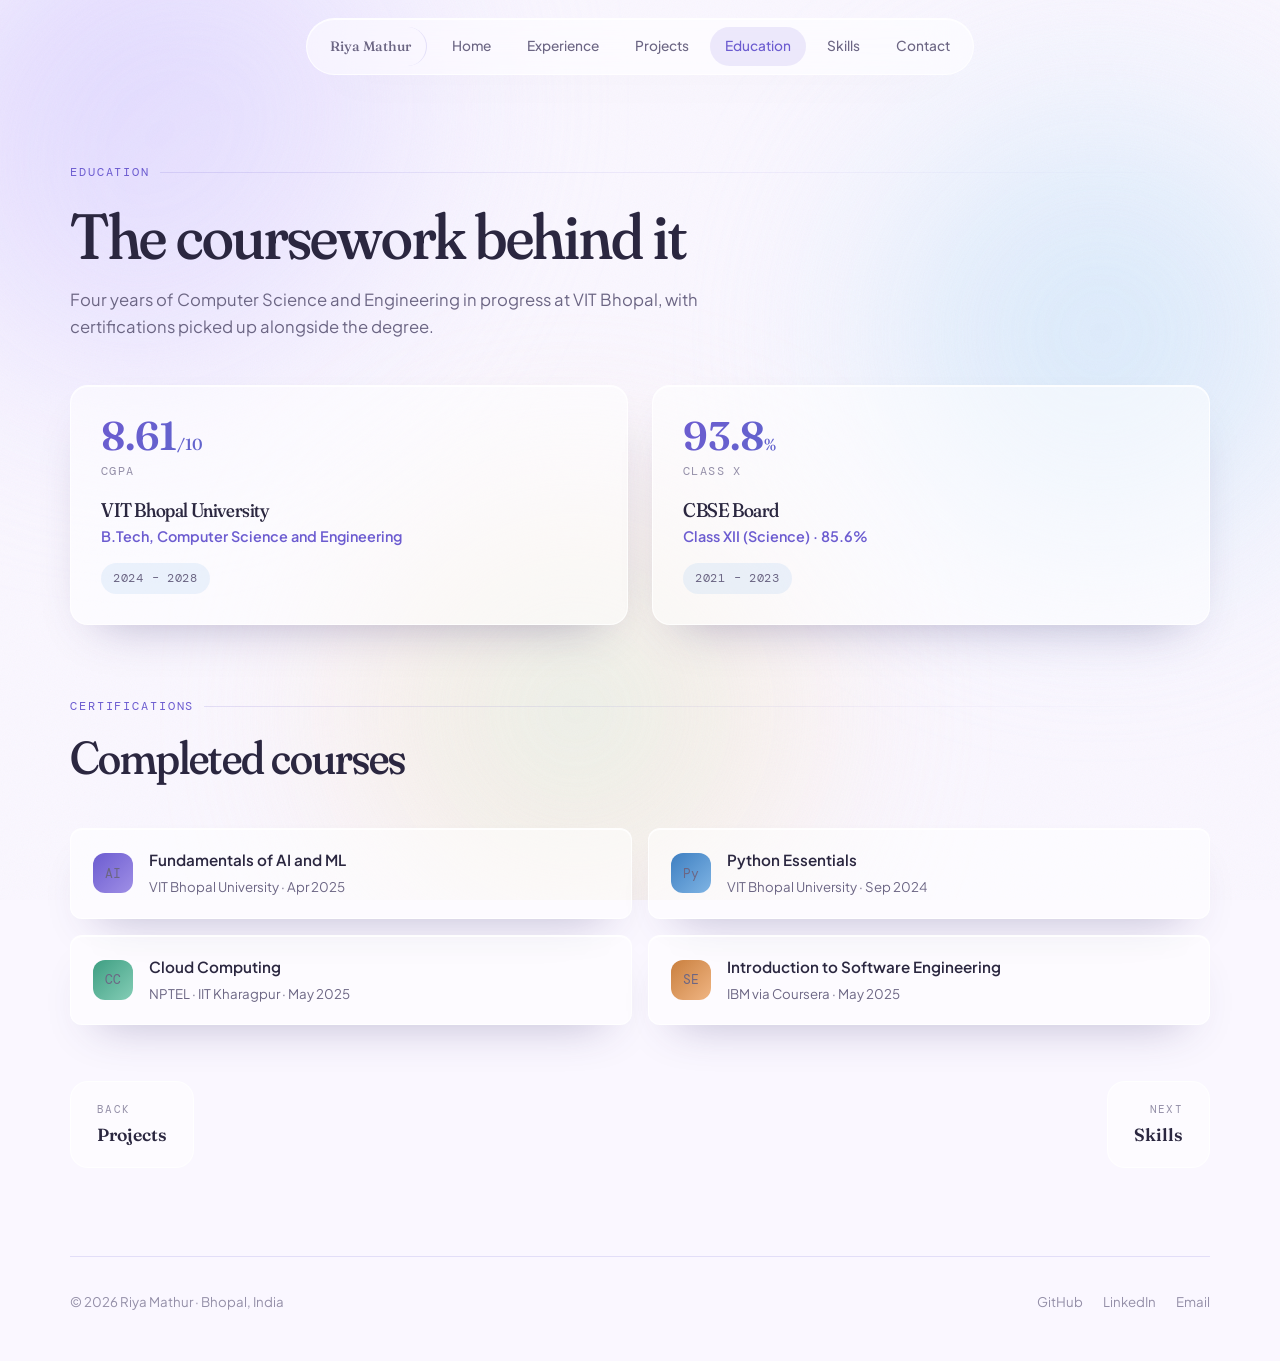
==== education.html @ 1a3c7ad4 "Add files via upload" ====
<!DOCTYPE html>
<html lang="en">
<head>
<meta charset="UTF-8">
<meta name="viewport" content="width=device-width, initial-scale=1">
<title>Education — Riya Mathur</title>
<meta name="description" content="B.Tech Computer Science and Engineering at VIT Bhopal University, CBSE schooling and four completed certifications.">
<link rel="preconnect" href="https://fonts.googleapis.com">
<link rel="preconnect" href="https://fonts.gstatic.com" crossorigin>
<link href="https://fonts.googleapis.com/css2?family=Fraunces:opsz,wght,SOFT,WONK@9..144,300..700,0..100,0..1&family=Plus+Jakarta+Sans:wght@300..800&family=DM+Mono:wght@400;500&display=swap" rel="stylesheet">
<link rel="stylesheet" href="style.css">
</head>
<body>

<div class="aurora">
  <div class="blob blob-a"></div>
  <div class="blob blob-b"></div>
  <div class="blob blob-c"></div>
</div>
<div class="grain"></div>

<div class="nav-shell">
  <nav class="nav glass" aria-label="Main navigation">
    <a class="nav-mark" href="index.html">Riya Mathur</a>
    <a href="index.html">Home</a>
    <a href="experience.html">Experience</a>
    <a href="projects.html">Projects</a>
    <a href="education.html" class="on" aria-current="page">Education</a>
    <a href="skills.html">Skills</a>
    <a href="contact.html">Contact</a>
  </nav>
</div>

<main class="page wrap band">
  <div class="head reveal">
    <span class="eyebrow">Education</span>
    <h1>The coursework behind it</h1>
    <p class="band-lede">Four years of Computer Science and Engineering in progress at VIT Bhopal, with certifications picked up alongside the degree.</p>
  </div>

  <div class="grid-2">
    <article class="edu-card glass reveal">
      <p class="score">8.61<small>/10</small></p>
      <p class="score-label">CGPA</p>
      <h3>VIT Bhopal University</h3>
      <p class="org">B.Tech, Computer Science and Engineering</p>
      <span class="when">2024 – 2028</span>
    </article>

    <article class="edu-card glass reveal">
      <p class="score">93.8<small>%</small></p>
      <p class="score-label">Class X</p>
      <h3>CBSE Board</h3>
      <p class="org">Class XII (Science) · 85.6%</p>
      <span class="when">2021 – 2023</span>
    </article>
  </div>

  <div class="head reveal" style="margin-top:72px">
    <span class="eyebrow">Certifications</span>
    <h2>Completed courses</h2>
  </div>

  <div class="certs">
    <div class="cert glass reveal"><span class="seal s1">AI</span><div><b>Fundamentals of AI and ML</b><span>VIT Bhopal University · Apr 2025</span></div></div>
    <div class="cert glass reveal"><span class="seal s2">Py</span><div><b>Python Essentials</b><span>VIT Bhopal University · Sep 2024</span></div></div>
    <div class="cert glass reveal"><span class="seal s3">CC</span><div><b>Cloud Computing</b><span>NPTEL · IIT Kharagpur · May 2025</span></div></div>
    <div class="cert glass reveal"><span class="seal s4">SE</span><div><b>Introduction to Software Engineering</b><span>IBM via Coursera · May 2025</span></div></div>
  </div>

  <nav class="pager reveal" aria-label="Page navigation">
    <a href="projects.html"><small>Back</small><b>Projects</b></a>
    <a class="next" href="skills.html"><small>Next</small><b>Skills</b></a>
  </nav>
</main>

<footer class="wrap foot">
  <span>© <span data-year></span> Riya Mathur · Bhopal, India</span>
  <div class="foot-links">
    <a href="https://github.com/riyamathur441-afk/" target="_blank" rel="noopener">GitHub</a>
    <a href="https://www.linkedin.com/in/riya-mathur-384293369/" target="_blank" rel="noopener">LinkedIn</a>
    <a href="mailto:riyamathur441@gmail.com">Email</a>
  </div>
</footer>

<div class="toast glass" id="toast" role="status" aria-live="polite"></div>
<script src="script.js"></script>
</body>
</html>
---- style.css ----
:root{
  --paper:#FAF7FF;
  --ink:#2B2740;
  --ink-soft:#6C6684;
  --ink-faint:#948FA8;
  --lavender:#A99BE8;
  --lavender-deep:#6C5CD0;
  --sky:#9FC9F0;
  --sky-deep:#3E7FC1;
  --mint:#A8E0CE;
  --mint-deep:#3E9E82;
  --apricot:#FFD2AE;
  --apricot-deep:#C97F3E;
  --glass:rgba(255,255,255,.55);
  --glass-strong:rgba(255,255,255,.74);
  --edge:rgba(255,255,255,.78);
  --hair:rgba(108,92,208,.16);
  --shadow:0 22px 48px -28px rgba(60,48,110,.42);
  --shadow-lift:0 34px 66px -30px rgba(60,48,110,.5);
  --r-lg:26px;
  --r-md:18px;
  --r-sm:12px;
  --display:"Fraunces",Georgia,"Times New Roman",serif;
  --body:"Plus Jakarta Sans",system-ui,-apple-system,"Segoe UI",sans-serif;
  --mono:"DM Mono",ui-monospace,"SFMono-Regular",Menlo,monospace;
}
*,*::before,*::after{box-sizing:border-box}
html{scroll-behavior:smooth}
body{
  margin:0;
  min-height:100vh;
  background:var(--paper);
  color:var(--ink);
  font-family:var(--body);
  font-size:16.5px;
  line-height:1.65;
  -webkit-font-smoothing:antialiased;
  overflow-x:hidden;
  display:flex;
  flex-direction:column;
}
a{color:inherit;text-decoration:none}
h1,h2,h3,h4{margin:0;font-family:var(--display);font-weight:500;letter-spacing:-.02em;line-height:1.12;font-variation-settings:"SOFT" 70,"WONK" 1,"opsz" 110}
p{margin:0}
ul{margin:0;padding:0;list-style:none}
button{font:inherit;color:inherit;border:0;background:none;cursor:pointer}
:focus-visible{outline:2.5px solid var(--lavender-deep);outline-offset:3px;border-radius:6px}

.aurora{position:fixed;inset:0;z-index:-2;overflow:hidden;pointer-events:none}
.blob{position:absolute;border-radius:50%;filter:blur(90px);opacity:.62}
.blob-a{width:44vw;height:44vw;min-width:340px;min-height:340px;left:-8vw;top:-10vw;background:radial-gradient(circle at 35% 35%,#CFC4FF,#E9E3FF 62%,rgba(233,227,255,0) 72%);animation:drift-a 26s ease-in-out infinite}
.blob-b{width:40vw;height:40vw;min-width:300px;min-height:300px;right:-6vw;top:6vw;background:radial-gradient(circle at 50% 50%,#BFDDF8,#DCEDFB 60%,rgba(220,237,251,0) 72%);animation:drift-b 32s ease-in-out infinite}
.blob-c{width:38vw;height:38vw;min-width:280px;min-height:280px;left:26vw;top:52vh;background:radial-gradient(circle at 50% 50%,#CFF0E4,#FFE7D2 58%,rgba(255,231,210,0) 74%);animation:drift-c 38s ease-in-out infinite}
.grain{position:fixed;inset:0;z-index:-1;pointer-events:none;opacity:.038;background-image:url("data:image/svg+xml,%3Csvg xmlns='http://www.w3.org/2000/svg' width='220' height='220'%3E%3Cfilter id='n'%3E%3CfeTurbulence type='fractalNoise' baseFrequency='0.85' numOctaves='3'/%3E%3C/filter%3E%3Crect width='220' height='220' filter='url(%23n)'/%3E%3C/svg%3E")}
@keyframes drift-a{50%{transform:translate3d(6vw,5vh,0) scale(1.12)}}
@keyframes drift-b{50%{transform:translate3d(-7vw,7vh,0) scale(1.08)}}
@keyframes drift-c{50%{transform:translate3d(4vw,-8vh,0) scale(1.14)}}

.glass{
  background:var(--glass);
  -webkit-backdrop-filter:blur(20px) saturate(150%);
  backdrop-filter:blur(20px) saturate(150%);
  border:1px solid var(--edge);
  box-shadow:var(--shadow),inset 0 1px 0 rgba(255,255,255,.85);
}

.nav-shell{position:sticky;top:0;z-index:60;padding:18px 20px 0;display:flex;justify-content:center}
.nav{display:flex;align-items:center;gap:6px;padding:8px;border-radius:999px;max-width:100%;overflow-x:auto;scrollbar-width:none}
.nav::-webkit-scrollbar{display:none}
.nav-mark{font-family:var(--display);font-size:.95rem;font-weight:600;padding:0 14px 0 10px;white-space:nowrap;border-right:1px solid var(--hair);margin-right:4px;transition:color .28s ease}
.nav-mark:hover{color:var(--lavender-deep)}
.nav a{position:relative;padding:8px 15px;border-radius:999px;font-size:.855rem;font-weight:500;color:var(--ink-soft);white-space:nowrap;transition:color .28s ease,background .28s ease}
.nav a:hover{color:var(--ink);background:rgba(255,255,255,.6)}
.nav a.on{color:var(--lavender-deep);background:rgba(169,155,232,.2)}

.wrap{width:min(1140px,100% - 44px);margin-inline:auto}
.page{flex:1;animation:enter .7s cubic-bezier(.22,1,.36,1) both}
@keyframes enter{from{opacity:0;transform:translateY(14px)}}
.band{padding:88px 0}
.band-tight{padding:64px 0}

.eyebrow{font-family:var(--mono);font-size:.735rem;letter-spacing:.16em;text-transform:uppercase;color:var(--lavender-deep);display:flex;align-items:center;gap:10px}
.eyebrow::after{content:"";height:1px;flex:1;background:linear-gradient(90deg,var(--hair),transparent)}
.head{margin-bottom:44px}
.head h1{font-size:clamp(2.5rem,6vw,4rem);margin:18px 0 14px}
.head h2{font-size:clamp(2rem,4vw,2.9rem);margin:16px 0 12px}
.band-lede{color:var(--ink-soft);max-width:58ch;font-size:1.04rem}

.hero{padding:56px 0 76px;display:grid;grid-template-columns:1.08fr .92fr;gap:56px;align-items:center}
.hero-tag{display:inline-flex;align-items:center;gap:9px;font-family:var(--mono);font-size:.75rem;letter-spacing:.1em;text-transform:uppercase;color:var(--ink-soft);padding:8px 15px;border-radius:999px;background:rgba(255,255,255,.62);border:1px solid var(--edge)}
.dot{width:7px;height:7px;border-radius:50%;background:var(--mint-deep);box-shadow:0 0 0 4px rgba(168,224,206,.45);animation:blink 2.6s ease-in-out infinite}
@keyframes blink{50%{opacity:.35}}
.hero h1{font-size:clamp(3.4rem,9vw,6.2rem);font-weight:600;margin:26px 0 6px;font-variation-settings:"SOFT" 90,"WONK" 1,"opsz" 144}
.hero h1 em{font-style:italic;font-weight:400}
.role{font-size:clamp(1.05rem,2.2vw,1.35rem);font-weight:500;margin-bottom:22px}
.role span{background:linear-gradient(180deg,transparent 62%,rgba(169,155,232,.42) 62%);padding:0 2px}
.hero-bio{color:var(--ink-soft);max-width:52ch;font-size:1.05rem}

.chips{display:flex;flex-wrap:wrap;gap:10px;margin-top:30px}
.chip{display:inline-flex;align-items:center;gap:9px;padding:10px 16px;border-radius:999px;font-size:.87rem;font-weight:500;background:rgba(255,255,255,.6);border:1px solid var(--edge);color:var(--ink-soft);transition:transform .25s ease,color .25s ease,box-shadow .25s ease,background .25s ease}
.chip:hover{transform:translateY(-2px);color:var(--ink);background:rgba(255,255,255,.85);box-shadow:0 12px 26px -18px rgba(60,48,110,.6)}
.chip svg{width:15px;height:15px;flex:none;opacity:.75}
.cta-row{display:flex;flex-wrap:wrap;gap:14px;margin-top:34px}
.btn{display:inline-flex;align-items:center;gap:10px;padding:14px 26px;border-radius:999px;font-size:.92rem;font-weight:600;transition:transform .28s ease,box-shadow .28s ease,background .28s ease}
.btn-solid{background:linear-gradient(135deg,var(--lavender-deep),#8E7BE0);color:#fff;box-shadow:0 18px 34px -18px rgba(108,92,208,.8)}
.btn-solid:hover{transform:translateY(-3px);box-shadow:0 26px 44px -18px rgba(108,92,208,.85)}
.btn-ghost{background:rgba(255,255,255,.62);border:1px solid var(--edge);color:var(--ink)}
.btn-ghost:hover{transform:translateY(-3px);background:rgba(255,255,255,.9)}

.flow{border-radius:var(--r-lg);padding:30px}
.flow-top{display:flex;align-items:baseline;justify-content:space-between;gap:14px;margin-bottom:26px}
.flow-title{font-family:var(--display);font-size:1.22rem;font-weight:600}
.flow-note{font-family:var(--mono);font-size:.7rem;letter-spacing:.12em;text-transform:uppercase;color:var(--ink-faint)}
.rail{position:relative;padding-left:38px}
.rail::before{content:"";position:absolute;left:13px;top:12px;bottom:12px;width:2px;border-radius:2px;background:linear-gradient(180deg,var(--lavender),var(--sky),var(--mint))}
.pulse{position:absolute;left:8px;width:12px;height:12px;border-radius:50%;background:#fff;border:2px solid var(--lavender-deep);box-shadow:0 0 0 5px rgba(169,155,232,.28);animation:travel 4.6s cubic-bezier(.65,0,.35,1) infinite}
@keyframes travel{0%,12%{top:10px}44%,56%{top:calc(50% - 6px)}88%,100%{top:calc(100% - 22px)}}
.node{position:relative;padding:0 0 24px}
.node:last-child{padding-bottom:0}
.node::before{content:"";position:absolute;left:-31px;top:7px;width:10px;height:10px;border-radius:50%;background:#fff;border:2px solid var(--sky-deep)}
.node:first-child::before{border-color:var(--ink-faint)}
.node:last-child::before{border-color:var(--mint-deep)}
.node b{display:block;font-size:.98rem;font-weight:600}
.node span{font-size:.86rem;color:var(--ink-soft)}
.flow-foot{margin-top:26px;padding-top:18px;border-top:1px solid var(--hair);font-size:.83rem;color:var(--ink-faint)}

.pathways{display:grid;grid-template-columns:repeat(auto-fit,minmax(215px,1fr));gap:18px;padding-bottom:88px}
.path{position:relative;overflow:hidden;border-radius:var(--r-md);padding:26px;display:flex;flex-direction:column;gap:8px;min-height:170px;transition:transform .35s cubic-bezier(.22,1,.36,1),box-shadow .35s ease}
.path::after{content:"";position:absolute;inset:0;opacity:0;background:linear-gradient(140deg,rgba(169,155,232,.22),rgba(159,201,240,.14));transition:opacity .4s ease}
.path:hover{transform:translateY(-7px);box-shadow:var(--shadow-lift),inset 0 1px 0 rgba(255,255,255,.9)}
.path:hover::after{opacity:1}
.path>*{position:relative;z-index:1}
.path-num{font-family:var(--mono);font-size:.7rem;letter-spacing:.14em;text-transform:uppercase;color:var(--ink-faint)}
.path h3{font-size:1.3rem;font-weight:600}
.path p{font-size:.88rem;color:var(--ink-soft)}
.path .go{margin-top:auto;display:inline-flex;align-items:center;gap:8px;font-size:.83rem;font-weight:600;color:var(--lavender-deep)}
.path .go svg{width:14px;height:14px;transition:transform .3s ease}
.path:hover .go svg{transform:translateX(4px)}

.tl{position:relative;padding-left:34px}
.tl::before{content:"";position:absolute;left:7px;top:14px;bottom:14px;width:2px;background:linear-gradient(180deg,var(--lavender),var(--sky) 55%,rgba(159,201,240,0))}
.tl-item{position:relative;margin-bottom:22px}
.tl-item:last-child{margin-bottom:0}
.tl-item::before{content:"";position:absolute;left:-32px;top:34px;width:16px;height:16px;border-radius:50%;background:#fff;border:2.5px solid var(--lavender);box-shadow:0 0 0 5px rgba(250,247,255,.9)}
.card{border-radius:var(--r-md);padding:28px 30px;transition:transform .35s cubic-bezier(.22,1,.36,1),background .35s ease}
.tl-item .card:hover{transform:translateX(5px);background:var(--glass-strong)}
.card-top{display:flex;flex-wrap:wrap;align-items:baseline;justify-content:space-between;gap:12px}
.card h3{font-size:1.28rem;font-weight:600}
.org{color:var(--lavender-deep);font-size:.9rem;font-weight:600;margin-top:4px}
.when{font-family:var(--mono);font-size:.735rem;letter-spacing:.06em;color:var(--ink-soft);padding:6px 12px;border-radius:999px;background:rgba(159,201,240,.2);white-space:nowrap}
.points{margin-top:16px;display:grid;gap:11px}
.points li{position:relative;padding-left:22px;color:var(--ink-soft);font-size:.945rem}
.points li::before{content:"";position:absolute;left:2px;top:.62em;width:7px;height:7px;border-radius:2px;transform:rotate(45deg);background:var(--lavender)}

.grid-2{display:grid;grid-template-columns:repeat(2,1fr);gap:24px}
.proj{position:relative;overflow:hidden;border-radius:var(--r-lg);padding:32px;display:flex;flex-direction:column;transition:transform .35s cubic-bezier(.22,1,.36,1),box-shadow .35s ease}
.proj::after{content:"";position:absolute;inset:0;border-radius:inherit;opacity:0;background:linear-gradient(135deg,rgba(169,155,232,.24),rgba(159,201,240,.14) 48%,rgba(168,224,206,.2));transition:opacity .45s ease;pointer-events:none}
.proj:hover{transform:translateY(-9px);box-shadow:var(--shadow-lift),inset 0 1px 0 rgba(255,255,255,.9)}
.proj:hover::after{opacity:1}
.proj>*{position:relative;z-index:1}
.kind{display:inline-flex;align-items:center;gap:8px;align-self:flex-start;font-family:var(--mono);font-size:.7rem;letter-spacing:.12em;text-transform:uppercase;padding:6px 12px;border-radius:999px;margin-bottom:18px}
.k-java{background:rgba(255,210,174,.42);color:var(--apricot-deep)}
.k-ml{background:rgba(168,224,206,.42);color:var(--mint-deep)}
.k-data{background:rgba(159,201,240,.42);color:var(--sky-deep)}
.k-web{background:rgba(169,155,232,.35);color:var(--lavender-deep)}
.proj h3{font-size:1.42rem;font-weight:600}
.proj .sub{margin-top:10px;color:var(--ink-soft);font-size:.95rem}
.proj .points{margin-top:18px}
.stack{display:flex;flex-wrap:wrap;gap:8px;margin-top:auto;padding-top:24px}
.tag{font-size:.755rem;font-weight:600;padding:6px 12px;border-radius:8px;background:rgba(255,255,255,.72);border:1px solid var(--hair);color:var(--ink-soft)}
.repo{display:inline-flex;align-items:center;gap:8px;margin-top:20px;font-size:.85rem;font-weight:600;color:var(--lavender-deep)}
.repo svg{width:14px;height:14px;transition:transform .3s ease}
.proj:hover .repo svg{transform:translate(3px,-3px)}

.edu-card{border-radius:var(--r-md);padding:30px}
.edu-card h3{margin-top:18px;font-size:1.24rem}
.score{font-family:var(--display);font-size:2.5rem;font-weight:600;line-height:1;margin-bottom:6px;background:linear-gradient(120deg,var(--lavender-deep),var(--sky-deep));-webkit-background-clip:text;background-clip:text;color:transparent}
.score small{font-size:1rem;font-weight:500}
.score-label{font-family:var(--mono);font-size:.72rem;letter-spacing:.12em;text-transform:uppercase;color:var(--ink-faint)}
.edu-card .when{display:inline-block;margin-top:14px}

.certs{display:grid;grid-template-columns:repeat(2,1fr);gap:16px}
.cert{display:flex;align-items:center;gap:16px;padding:18px 22px;border-radius:var(--r-sm);transition:transform .3s ease,background .3s ease}
.cert:hover{transform:translateY(-3px);background:var(--glass-strong)}
.seal{width:40px;height:40px;flex:none;border-radius:12px;display:grid;place-items:center;font-family:var(--mono);font-size:.72rem;color:#fff}
.s1{background:linear-gradient(135deg,var(--lavender-deep),#9F8FE6)}
.s2{background:linear-gradient(135deg,var(--sky-deep),#7FB4E4)}
.s3{background:linear-gradient(135deg,var(--mint-deep),#84CDB6)}
.s4{background:linear-gradient(135deg,var(--apricot-deep),#F0B583)}
.cert b{display:block;font-size:.95rem;font-weight:600}
.cert span{font-size:.83rem;color:var(--ink-soft)}

.skills{display:grid;grid-template-columns:repeat(2,1fr);gap:22px}
.skill-card{border-radius:var(--r-md);padding:26px 28px}
.skill-card h4{font-size:1.08rem;font-weight:600;margin-bottom:16px;display:flex;align-items:center;gap:10px}
.pip{width:9px;height:9px;border-radius:3px;transform:rotate(45deg)}
.p1{background:var(--lavender-deep)}
.p2{background:var(--sky-deep)}
.p3{background:var(--mint-deep)}
.p4{background:var(--apricot-deep)}
.pills{display:flex;flex-wrap:wrap;gap:9px}
.pill{padding:8px 15px;border-radius:999px;font-size:.85rem;font-weight:500;background:rgba(255,255,255,.66);border:1px solid var(--edge);color:var(--ink-soft);transition:transform .25s ease,color .25s ease,background .25s ease}
.pill:hover{transform:translateY(-2px);color:var(--ink);background:#fff}

.closing{border-radius:32px;padding:64px 48px;text-align:center}
.closing h2{font-size:clamp(2.1rem,4.6vw,3.2rem);margin-bottom:16px}
.closing p{color:var(--ink-soft);max-width:46ch;margin:0 auto 32px}
.closing .cta-row{justify-content:center}

.pager{display:flex;flex-wrap:wrap;gap:16px;justify-content:space-between;margin-top:56px}
.pager a{display:inline-flex;flex-direction:column;gap:2px;padding:18px 26px;border-radius:var(--r-md);background:rgba(255,255,255,.55);border:1px solid var(--edge);transition:transform .3s ease,background .3s ease}
.pager a:hover{transform:translateY(-3px);background:#fff}
.pager small{font-family:var(--mono);font-size:.7rem;letter-spacing:.12em;text-transform:uppercase;color:var(--ink-faint)}
.pager b{font-family:var(--display);font-size:1.1rem;font-weight:600}
.pager .next{text-align:right;margin-left:auto}

.foot{padding:34px 0 48px;display:flex;flex-wrap:wrap;gap:14px;justify-content:space-between;align-items:center;font-size:.83rem;color:var(--ink-faint);border-top:1px solid var(--hair)}
.foot-links{display:flex;gap:20px}
.foot-links a{transition:color .25s ease}
.foot-links a:hover{color:var(--lavender-deep)}

.toast{position:fixed;left:50%;bottom:34px;transform:translate(-50%,26px);z-index:80;padding:13px 24px;border-radius:999px;font-size:.87rem;font-weight:600;opacity:0;pointer-events:none;transition:opacity .3s ease,transform .3s ease}
.toast.show{opacity:1;transform:translate(-50%,0)}

.reveal{opacity:0;transform:translateY(26px);transition:opacity .8s cubic-bezier(.22,1,.36,1),transform .8s cubic-bezier(.22,1,.36,1)}
.reveal.in{opacity:1;transform:none}

@media(max-width:940px){
  .hero{grid-template-columns:1fr;gap:44px;padding:40px 0 60px}
  .grid-2,.skills,.certs{grid-template-columns:1fr}
  .band{padding:66px 0}
  .band-tight{padding:52px 0}
  .pathways{padding-bottom:66px}
  .closing{padding:48px 26px}
}
@media(max-width:560px){
  body{font-size:16px}
  .wrap{width:calc(100% - 32px)}
  .nav-shell{padding:12px 12px 0}
  .nav-mark{display:none}
  .card,.proj,.edu-card,.skill-card,.flow,.path{padding:24px 22px}
  .foot{flex-direction:column;align-items:flex-start;gap:18px}
  .pager a{width:100%}
  .pager .next{text-align:left;margin-left:0}
}
@media(prefers-reduced-motion:reduce){
  html{scroll-behavior:auto}
  *,*::before,*::after{animation:none!important;transition-duration:.01ms!important}
  .reveal{opacity:1;transform:none}
  .page{animation:none}
}
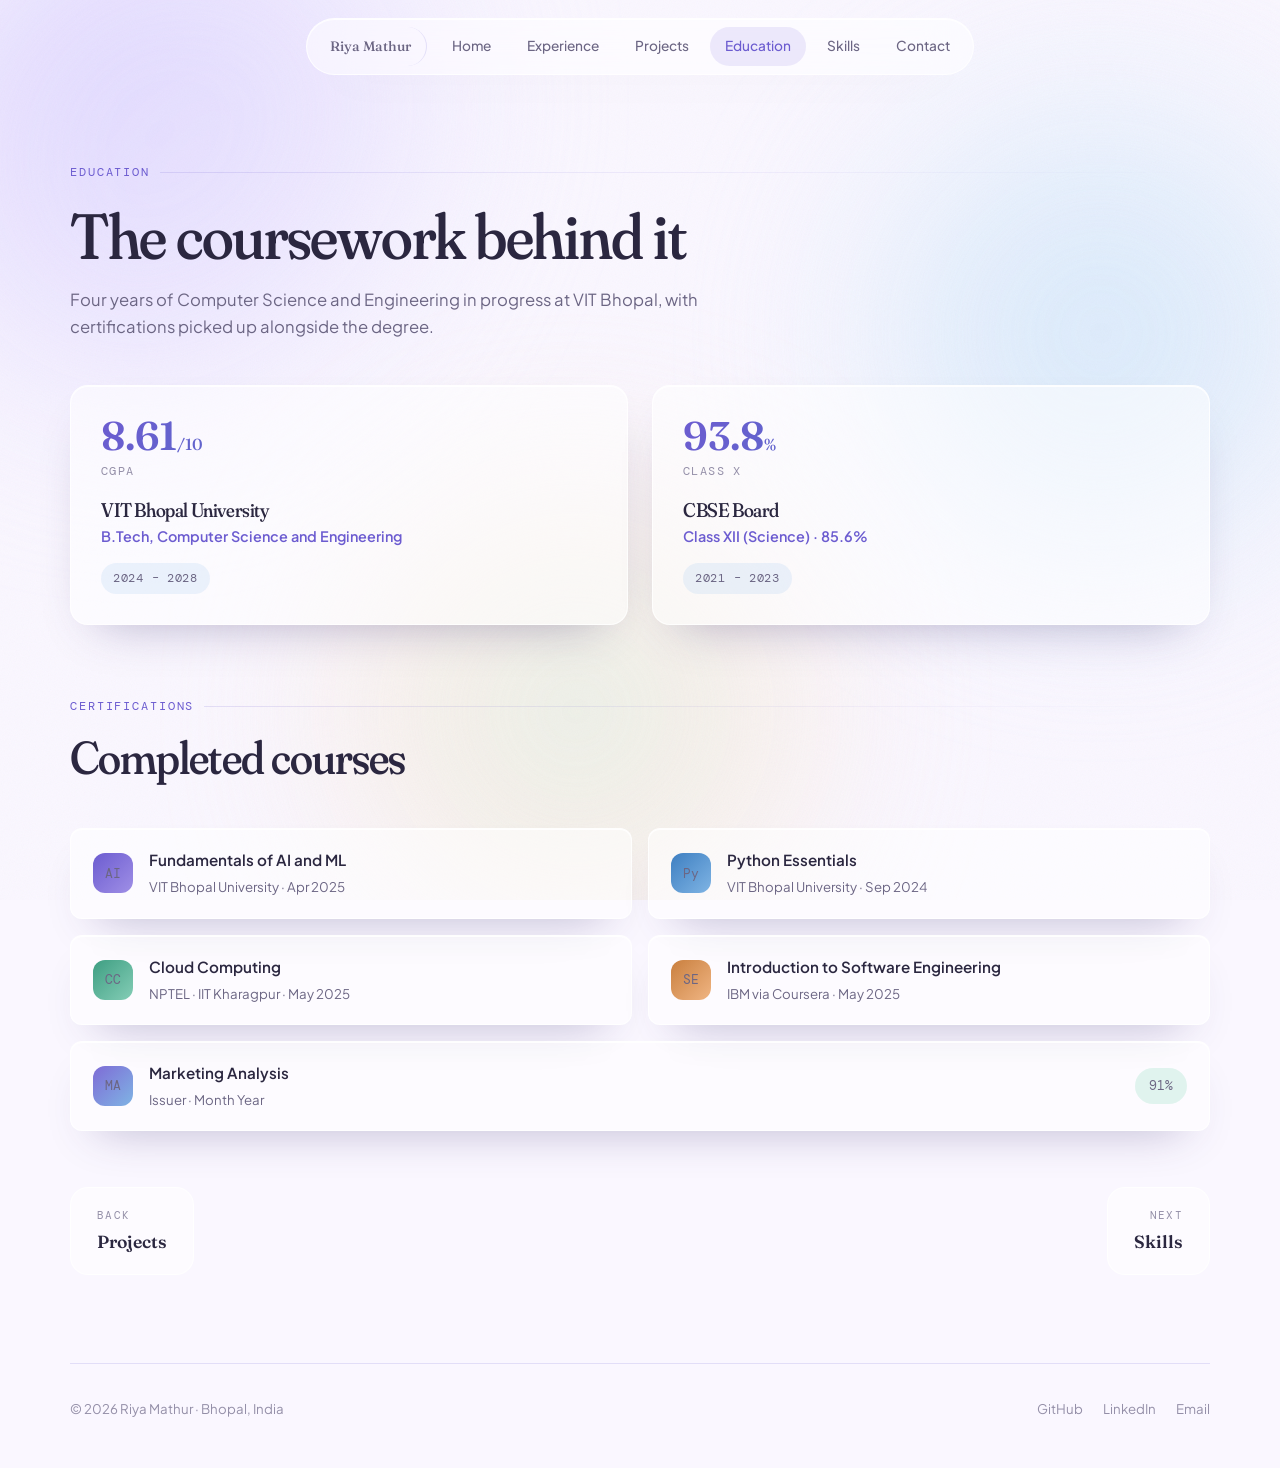
==== commit a8ea1972: "Update certification count in education.html" ====
--- a/education.html
+++ b/education.html
@@ -4,7 +4,7 @@
 <meta charset="UTF-8">
 <meta name="viewport" content="width=device-width, initial-scale=1">
 <title>Education — Riya Mathur</title>
-<meta name="description" content="B.Tech Computer Science and Engineering at VIT Bhopal University, CBSE schooling and four completed certifications.">
+<meta name="description" content="B.Tech Computer Science and Engineering at VIT Bhopal University, CBSE schooling and five completed certifications.">
 <link rel="preconnect" href="https://fonts.googleapis.com">
 <link rel="preconnect" href="https://fonts.gstatic.com" crossorigin>
 <link href="https://fonts.googleapis.com/css2?family=Fraunces:opsz,wght,SOFT,WONK@9..144,300..700,0..100,0..1&family=Plus+Jakarta+Sans:wght@300..800&family=DM+Mono:wght@400;500&display=swap" rel="stylesheet">
@@ -66,6 +66,7 @@
     <div class="cert glass reveal"><span class="seal s2">Py</span><div><b>Python Essentials</b><span>VIT Bhopal University · Sep 2024</span></div></div>
     <div class="cert glass reveal"><span class="seal s3">CC</span><div><b>Cloud Computing</b><span>NPTEL · IIT Kharagpur · May 2025</span></div></div>
     <div class="cert glass reveal"><span class="seal s4">SE</span><div><b>Introduction to Software Engineering</b><span>IBM via Coursera · May 2025</span></div></div>
+    <div class="cert cert-wide glass reveal"><span class="seal s5">MA</span><div><b>Marketing Analysis</b><span>Issuer &middot; Month Year</span></div><span class="cert-score">91%</span></div>
   </div>
 
   <nav class="pager reveal" aria-label="Page navigation">
--- a/style.css
+++ b/style.css
@@ -107,22 +107,20 @@
 .btn-ghost{background:rgba(255,255,255,.62);border:1px solid var(--edge);color:var(--ink)}
 .btn-ghost:hover{transform:translateY(-3px);background:rgba(255,255,255,.9)}
 
-.flow{border-radius:var(--r-lg);padding:30px}
-.flow-top{display:flex;align-items:baseline;justify-content:space-between;gap:14px;margin-bottom:26px}
-.flow-title{font-family:var(--display);font-size:1.22rem;font-weight:600}
-.flow-note{font-family:var(--mono);font-size:.7rem;letter-spacing:.12em;text-transform:uppercase;color:var(--ink-faint)}
-.rail{position:relative;padding-left:38px}
-.rail::before{content:"";position:absolute;left:13px;top:12px;bottom:12px;width:2px;border-radius:2px;background:linear-gradient(180deg,var(--lavender),var(--sky),var(--mint))}
-.pulse{position:absolute;left:8px;width:12px;height:12px;border-radius:50%;background:#fff;border:2px solid var(--lavender-deep);box-shadow:0 0 0 5px rgba(169,155,232,.28);animation:travel 4.6s cubic-bezier(.65,0,.35,1) infinite}
-@keyframes travel{0%,12%{top:10px}44%,56%{top:calc(50% - 6px)}88%,100%{top:calc(100% - 22px)}}
-.node{position:relative;padding:0 0 24px}
-.node:last-child{padding-bottom:0}
-.node::before{content:"";position:absolute;left:-31px;top:7px;width:10px;height:10px;border-radius:50%;background:#fff;border:2px solid var(--sky-deep)}
-.node:first-child::before{border-color:var(--ink-faint)}
-.node:last-child::before{border-color:var(--mint-deep)}
-.node b{display:block;font-size:.98rem;font-weight:600}
-.node span{font-size:.86rem;color:var(--ink-soft)}
-.flow-foot{margin-top:26px;padding-top:18px;border-top:1px solid var(--hair);font-size:.83rem;color:var(--ink-faint)}
+.snap{border-radius:var(--r-lg);padding:32px}
+.snap-top{display:flex;align-items:baseline;justify-content:space-between;gap:14px;padding-bottom:8px}
+.snap-title{font-family:var(--display);font-size:1.24rem;font-weight:600}
+.snap-note{font-family:var(--mono);font-size:.7rem;letter-spacing:.12em;text-transform:uppercase;color:var(--ink-faint)}
+.snap-rows{margin:0}
+.snap-row{display:flex;align-items:baseline;justify-content:space-between;gap:20px;padding:15px 0;border-bottom:1px solid rgba(108,92,208,.1)}
+.snap-row dt{font-family:var(--mono);font-size:.72rem;letter-spacing:.1em;text-transform:uppercase;color:var(--ink-faint);white-space:nowrap}
+.snap-row dd{margin:0;font-size:.97rem;font-weight:600;text-align:right}
+.snap-row .num{font-family:var(--display);font-size:1.34rem;font-weight:600;background:linear-gradient(120deg,var(--lavender-deep),var(--sky-deep));-webkit-background-clip:text;background-clip:text;color:transparent}
+.snap-foot{display:flex;flex-wrap:wrap;gap:10px;margin-top:24px}
+.snap-foot a{display:inline-flex;align-items:center;gap:8px;padding:10px 17px;border-radius:999px;font-size:.83rem;font-weight:600;color:var(--lavender-deep);background:rgba(169,155,232,.16);transition:transform .25s ease,background .25s ease}
+.snap-foot a:hover{transform:translateY(-2px);background:rgba(169,155,232,.3)}
+.snap-foot svg{width:13px;height:13px;transition:transform .3s ease}
+.snap-foot a:hover svg{transform:translateX(3px)}
 
 .pathways{display:grid;grid-template-columns:repeat(auto-fit,minmax(215px,1fr));gap:18px;padding-bottom:88px}
 .path{position:relative;overflow:hidden;border-radius:var(--r-md);padding:26px;display:flex;flex-direction:column;gap:8px;min-height:170px;transition:transform .35s cubic-bezier(.22,1,.36,1),box-shadow .35s ease}
@@ -187,6 +185,9 @@
 .s2{background:linear-gradient(135deg,var(--sky-deep),#7FB4E4)}
 .s3{background:linear-gradient(135deg,var(--mint-deep),#84CDB6)}
 .s4{background:linear-gradient(135deg,var(--apricot-deep),#F0B583)}
+.s5{background:linear-gradient(135deg,#7E6BD6,#7FB4E4)}
+.cert-wide{grid-column:1/-1}
+.cert-score{margin-left:auto;font-family:var(--mono);font-size:.79rem;padding:7px 14px;border-radius:999px;background:rgba(168,224,206,.34);color:var(--mint-deep);white-space:nowrap}
 .cert b{display:block;font-size:.95rem;font-weight:600}
 .cert span{font-size:.83rem;color:var(--ink-soft)}
 
@@ -238,7 +239,7 @@
   .wrap{width:calc(100% - 32px)}
   .nav-shell{padding:12px 12px 0}
   .nav-mark{display:none}
-  .card,.proj,.edu-card,.skill-card,.flow,.path{padding:24px 22px}
+  .card,.proj,.edu-card,.skill-card,.snap,.path{padding:24px 22px}
   .foot{flex-direction:column;align-items:flex-start;gap:18px}
   .pager a{width:100%}
   .pager .next{text-align:left;margin-left:0}
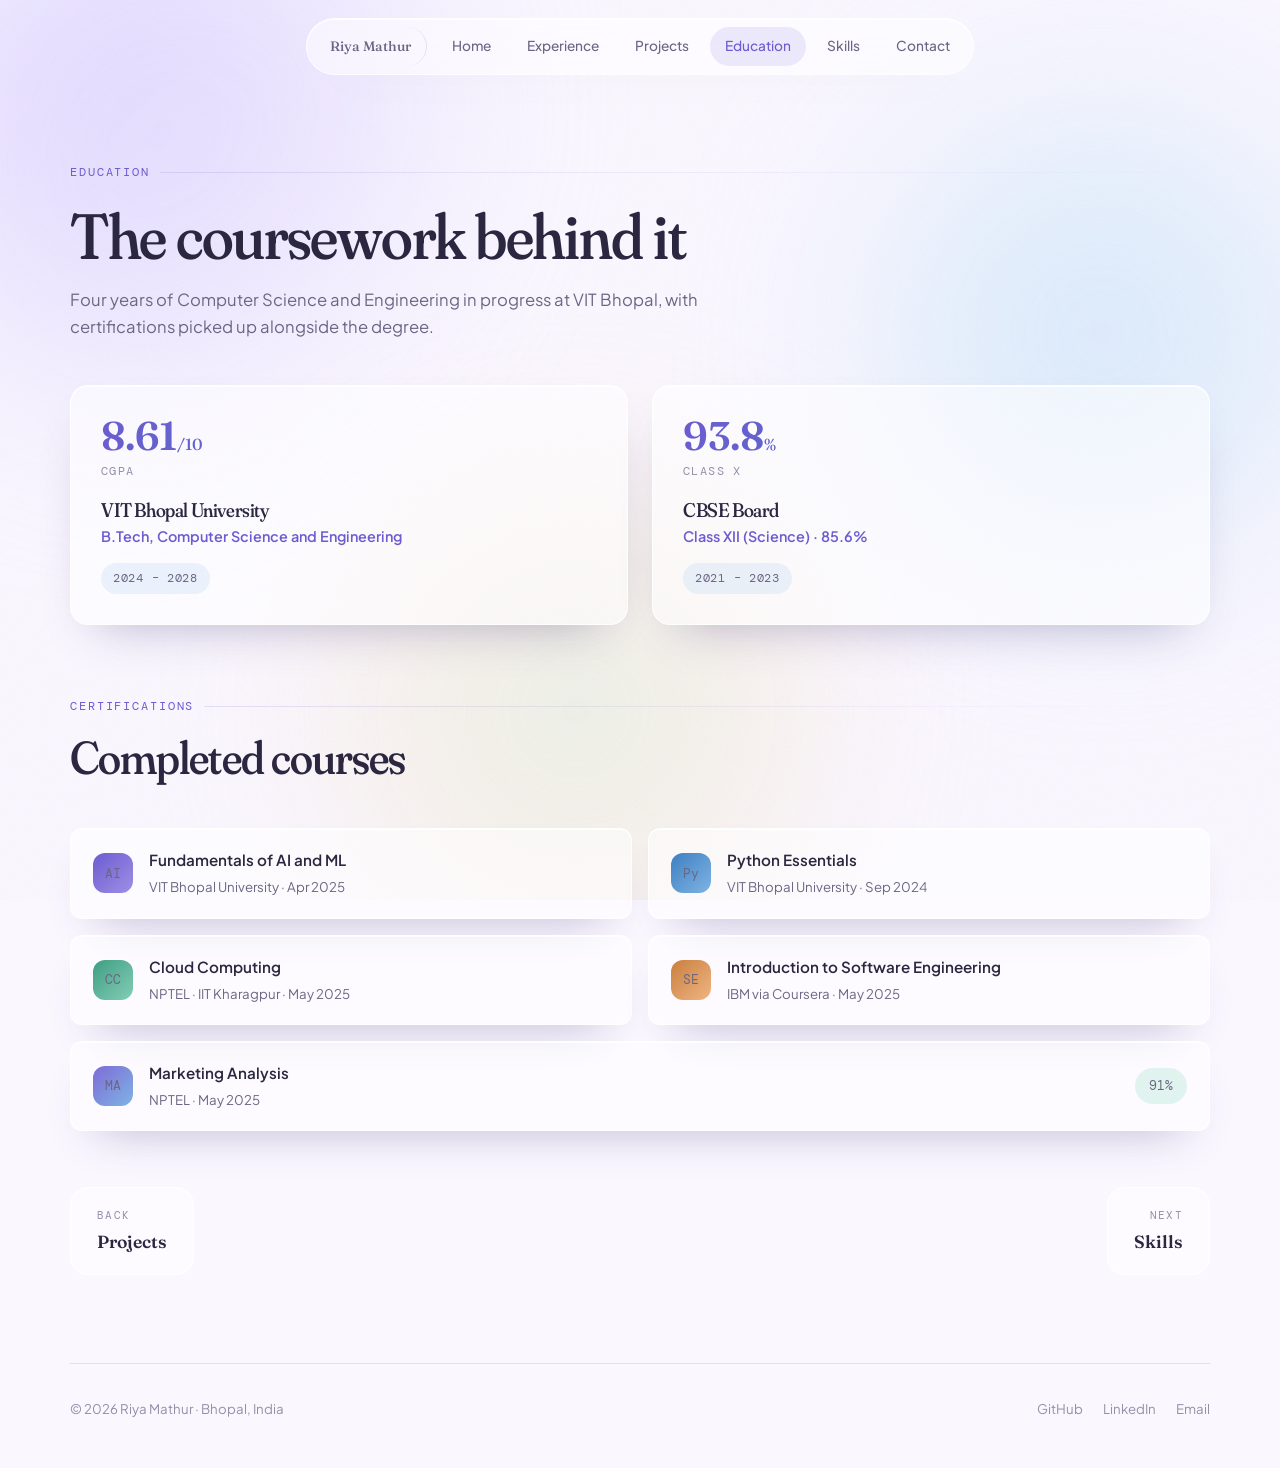
==== commit c1bfdb96: "Update certification details in education.html" ====
--- a/education.html
+++ b/education.html
@@ -66,7 +66,7 @@
     <div class="cert glass reveal"><span class="seal s2">Py</span><div><b>Python Essentials</b><span>VIT Bhopal University · Sep 2024</span></div></div>
     <div class="cert glass reveal"><span class="seal s3">CC</span><div><b>Cloud Computing</b><span>NPTEL · IIT Kharagpur · May 2025</span></div></div>
     <div class="cert glass reveal"><span class="seal s4">SE</span><div><b>Introduction to Software Engineering</b><span>IBM via Coursera · May 2025</span></div></div>
-    <div class="cert cert-wide glass reveal"><span class="seal s5">MA</span><div><b>Marketing Analysis</b><span>Issuer &middot; Month Year</span></div><span class="cert-score">91%</span></div>
+    <div class="cert cert-wide glass reveal"><span class="seal s5">MA</span><div><b>Marketing Analysis</b><span>NPTEL &middot; May 2025</span></div><span class="cert-score">91%</span></div>
   </div>
 
   <nav class="pager reveal" aria-label="Page navigation">
